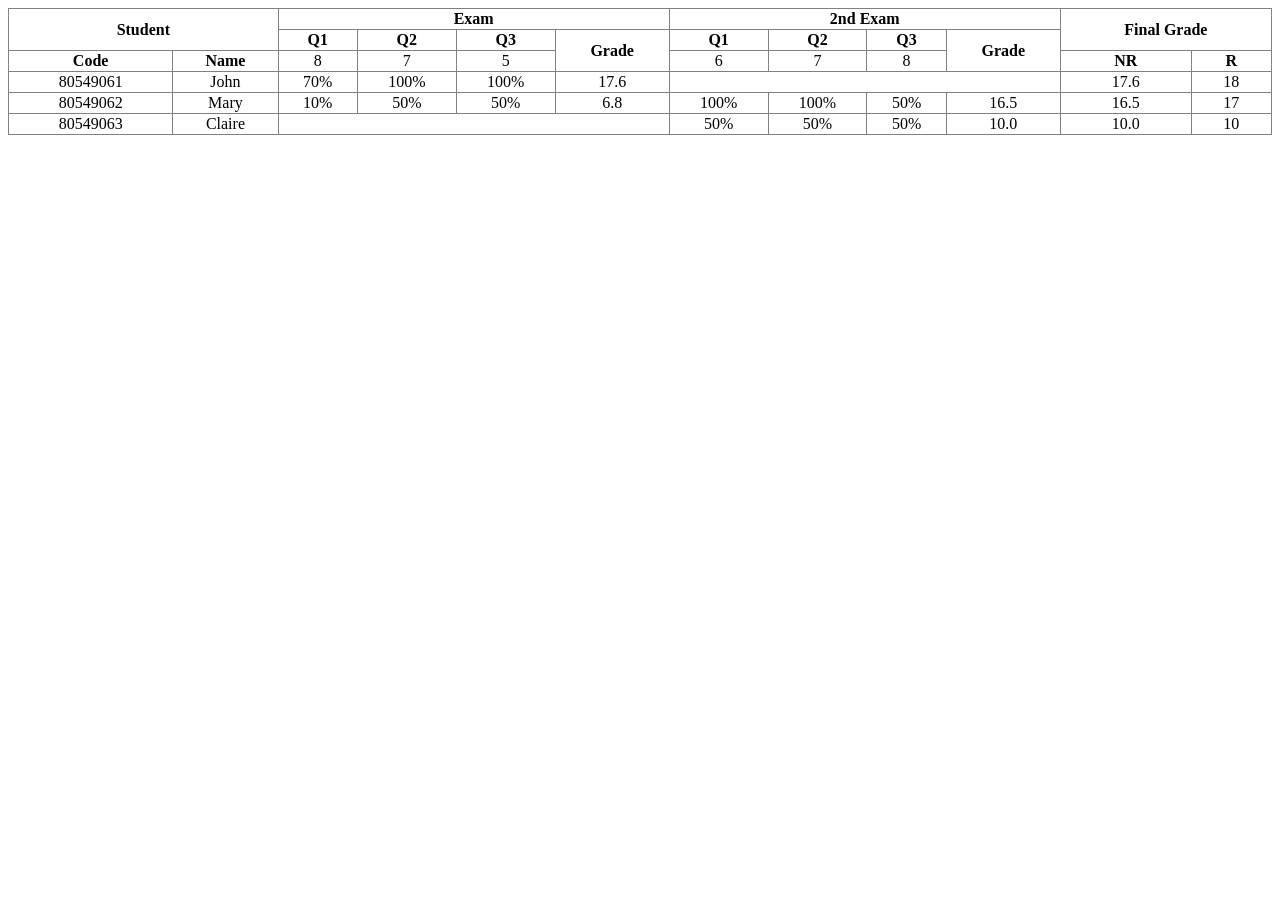
==== BT3.html @ 3aea4ace "bt3" ====
<!doctype html>
<html lang="en">
  <head>
    <meta charset="UTF-8" />
    <meta name="viewport" content="width=device-width, initial-scale=1.0" />
    <title>Document</title>
  </head>
  <body>
    <table
      class="student"
      border="1"
      style="width: 100%; border-collapse: collapse; text-align: center"
    >
      <tr>
        <th rowspan="2" colspan="2">Student</th>
        <th colspan="4">Exam</th>
        <th colspan="4">2nd Exam</th>
        <th colspan="2" rowspan="2">Final Grade</th>
      </tr>

      <tr>
        <th>Q1</th>
        <th>Q2</th>
        <th>Q3</th>
        <th rowspan="2">Grade</th>

        <th>Q1</th>
        <th>Q2</th>
        <th>Q3</th>
        <th rowspan="2">Grade</th>
      </tr>

      <tr>
        <th>Code</th>
        <th>Name</th>
        <td>8</td>
        <td>7</td>
        <td>5</td>
        <td>6</td>
        <td>7</td>
        <td>8</td>
        <th>NR</th>
        <th>R</th>
      </tr>
      <tr>
        <td>80549061</td>
        <td>John</td>
        <td>70%</td>
        <td>100%</td>
        <td>100%</td>
        <td>17.6</td>
        <td colspan="4"></td>
        <td>17.6</td>
        <td>18</td>
      </tr>
      <tr>
        <td>80549062</td>
        <td>Mary</td>
        <td>10%</td>
        <td>50%</td>
        <td>50%</td>
        <td>6.8</td>
        <td>100%</td>
        <td>100%</td>
        <td>50%</td>
        <td>16.5</td>
        <td>16.5</td>
        <td>17</td>
      </tr>
      <tr>
        <td>80549063</td>
        <td>Claire</td>
        <td colspan="4"></td>
        <td>50%</td>
        <td>50%</td>
        <td>50%</td>
        <td>10.0</td>
        <td>10.0</td>
        <td>10</td>
      </tr>
    </table>
  </body>
</html>
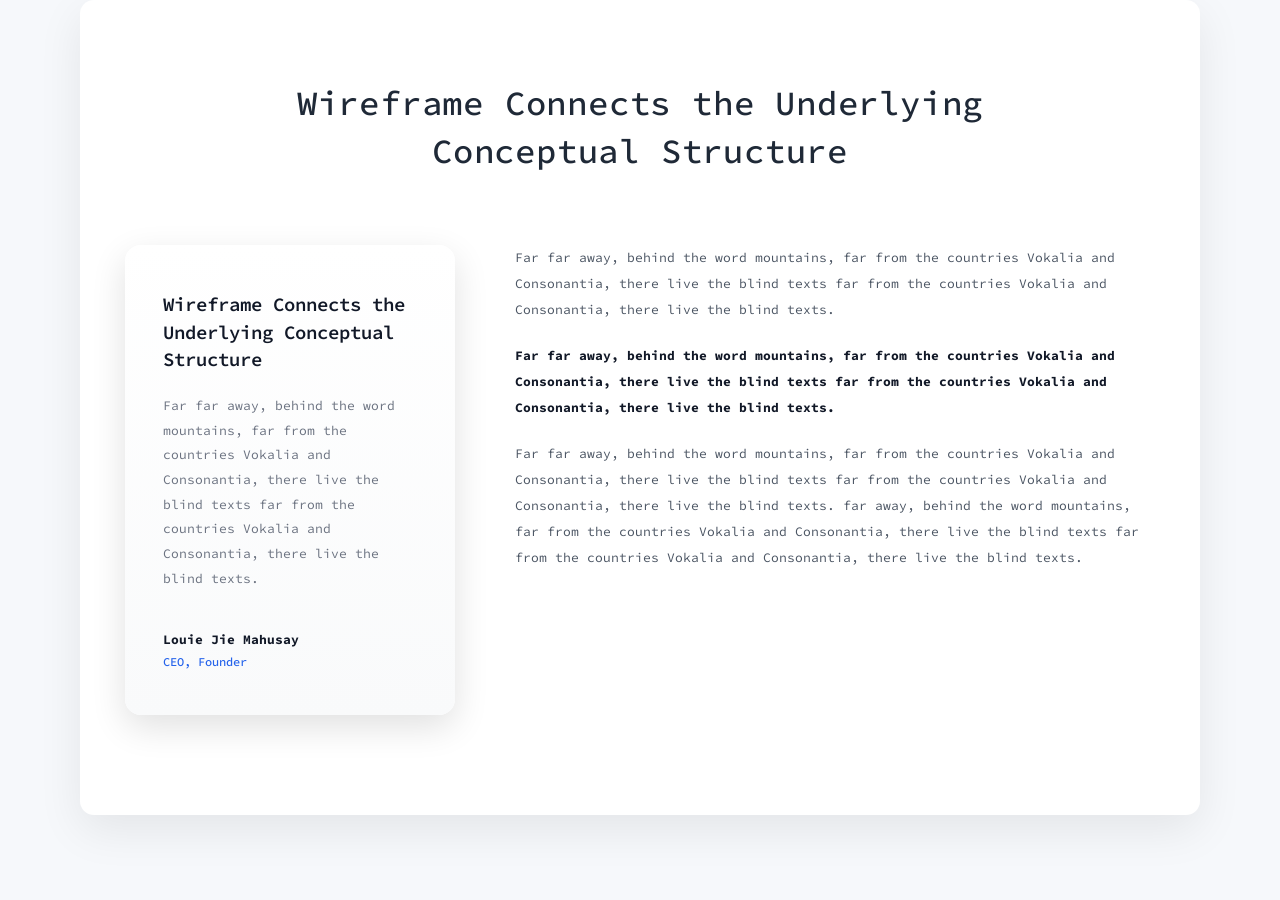
==== commit fd12c02e: "Add files via upload" ====
--- a/BT3.html
+++ b/BT3.html
@@ -1,83 +1,60 @@
-<!doctype html>
-<html lang="en">
-  <head>
-    <meta charset="UTF-8" />
-    <meta name="viewport" content="width=device-width, initial-scale=1.0" />
-    <title>Document</title>
-  </head>
-  <body>
-    <table
-      class="student"
-      border="1"
-      style="width: 100%; border-collapse: collapse; text-align: center"
-    >
-      <tr>
-        <th rowspan="2" colspan="2">Student</th>
-        <th colspan="4">Exam</th>
-        <th colspan="4">2nd Exam</th>
-        <th colspan="2" rowspan="2">Final Grade</th>
-      </tr>
-
-      <tr>
-        <th>Q1</th>
-        <th>Q2</th>
-        <th>Q3</th>
-        <th rowspan="2">Grade</th>
-
-        <th>Q1</th>
-        <th>Q2</th>
-        <th>Q3</th>
-        <th rowspan="2">Grade</th>
-      </tr>
-
-      <tr>
-        <th>Code</th>
-        <th>Name</th>
-        <td>8</td>
-        <td>7</td>
-        <td>5</td>
-        <td>6</td>
-        <td>7</td>
-        <td>8</td>
-        <th>NR</th>
-        <th>R</th>
-      </tr>
-      <tr>
-        <td>80549061</td>
-        <td>John</td>
-        <td>70%</td>
-        <td>100%</td>
-        <td>100%</td>
-        <td>17.6</td>
-        <td colspan="4"></td>
-        <td>17.6</td>
-        <td>18</td>
-      </tr>
-      <tr>
-        <td>80549062</td>
-        <td>Mary</td>
-        <td>10%</td>
-        <td>50%</td>
-        <td>50%</td>
-        <td>6.8</td>
-        <td>100%</td>
-        <td>100%</td>
-        <td>50%</td>
-        <td>16.5</td>
-        <td>16.5</td>
-        <td>17</td>
-      </tr>
-      <tr>
-        <td>80549063</td>
-        <td>Claire</td>
-        <td colspan="4"></td>
-        <td>50%</td>
-        <td>50%</td>
-        <td>50%</td>
-        <td>10.0</td>
-        <td>10.0</td>
-        <td>10</td>
-      </tr>
-    </table>
-  </body>
-</html>
+<!doctype html>
+<html lang="en">
+  <head>
+    <meta charset="UTF-8" />
+    <meta name="viewport" content="width=device-width, initial-scale=1.0" />
+    <title>Wireframe</title>
+    <link rel="preconnect" href="https://fonts.googleapis.com" />
+    <link rel="preconnect" href="https://fonts.gstatic.com" crossorigin />
+    <link
+      href="https://fonts.googleapis.com/css2?family=Source+Code+Pro:wght@300;400;600&display=swap"
+      rel="stylesheet"
+    />
+    <link rel="stylesheet" href="BT3.css" />
+  </head>
+  <body>
+    <div class="wrap">
+      <h1>Wireframe Connects the Underlying<br />Conceptual Structure</h1>
+
+      <div class="grid">
+        <div class="card">
+          <h2>
+            Wireframe Connects the<br />Underlying Conceptual<br />Structure
+          </h2>
+          <p>
+            Far far away, behind the word mountains, far from the countries
+            Vokalia and Consonantia, there live the blind texts far from the
+            countries Vokalia and Consonantia, there live the blind texts.
+          </p>
+          <div class="name">Louie Jie Mahusay</div>
+          <div class="role">CEO, Founder</div>
+        </div>
+
+        <div class="content">
+          <p>
+            Far far away, behind the word mountains, far from the countries
+            Vokalia and Consonantia, there live the blind texts far from the
+            countries Vokalia and Consonantia, there live the blind texts.
+          </p>
+
+          <p>
+            <strong>
+              Far far away, behind the word mountains, far from the countries
+              Vokalia and Consonantia, there live the blind texts far from the
+              countries Vokalia and Consonantia, there live the blind texts.
+            </strong>
+          </p>
+
+          <p>
+            Far far away, behind the word mountains, far from the countries
+            Vokalia and Consonantia, there live the blind texts far from the
+            countries Vokalia and Consonantia, there live the blind texts. far
+            away, behind the word mountains, far from the countries Vokalia and
+            Consonantia, there live the blind texts far from the countries
+            Vokalia and Consonantia, there live the blind texts.
+          </p>
+        </div>
+      </div>
+    </div>
+  </body>
+</html>
--- a/BT3.css
+++ b/BT3.css
@@ -0,0 +1,128 @@
+* {
+  margin: 0;
+  padding: 0;
+  box-sizing: border-box;
+}
+
+body {
+  font-family: "Inter", "Source Code Pro", monospace;
+  background: #f6f8fb;
+  color: #2f2f2f;
+}
+
+/* wrapper */
+.wrap {
+  max-width: 1120px;
+  margin: 0 auto;
+  padding: 80px 40px 100px;
+  background: #ffffff;
+  border-radius: 14px;
+  box-shadow: 0 15px 45px rgba(0, 0, 0, 0.08);
+}
+
+/* title */
+h1 {
+  font-size: 34px;
+  font-weight: 500;
+  letter-spacing: 0.8px;
+  line-height: 1.4;
+  text-align: center;
+  color: #1f2937;
+  margin-bottom: 70px;
+}
+
+/* grid */
+.grid {
+  display: flex;
+  gap: 60px;
+  align-items: flex-start;
+  justify-content: center;
+}
+
+/* card */
+.card {
+  width: 330px;
+  background: linear-gradient(180deg, #ffffff, #f9fafb);
+  border-radius: 16px;
+  box-shadow: 0 12px 35px rgba(0, 0, 0, 0.12);
+  padding: 46px 38px;
+  transition: 0.3s;
+}
+
+.card:hover {
+  transform: translateY(-6px);
+}
+
+/* card title */
+.card h2 {
+  font-size: 19px;
+  font-weight: 600;
+  line-height: 1.45;
+  margin-bottom: 20px;
+  color: #111827;
+}
+
+/* card text */
+.card p {
+  font-size: 13px;
+  line-height: 1.9;
+  color: #6b7280;
+  margin-bottom: 40px;
+}
+
+/* profile */
+.name {
+  font-size: 13px;
+  font-weight: 700;
+  color: #111827;
+  margin-bottom: 6px;
+}
+
+.role {
+  font-size: 12px;
+  font-weight: 500;
+  color: #2563eb;
+}
+
+/* content */
+.content {
+  flex: 1;
+  max-width: 640px;
+}
+
+.content p {
+  font-size: 13px;
+  line-height: 2;
+  color: #4b5563;
+  margin-bottom: 20px;
+}
+
+.content p strong {
+  color: #111827;
+  font-weight: 700;
+}
+
+/* responsive */
+@media (max-width: 900px) {
+  .grid {
+    flex-direction: column;
+    gap: 45px;
+  }
+
+  .content {
+    max-width: 100%;
+  }
+
+  .card {
+    width: 100%;
+  }
+
+  .wrap {
+    padding: 60px 22px 80px;
+  }
+
+  h1 {
+    margin-bottom: 45px;
+    font-size: 30px;
+  }
+}
